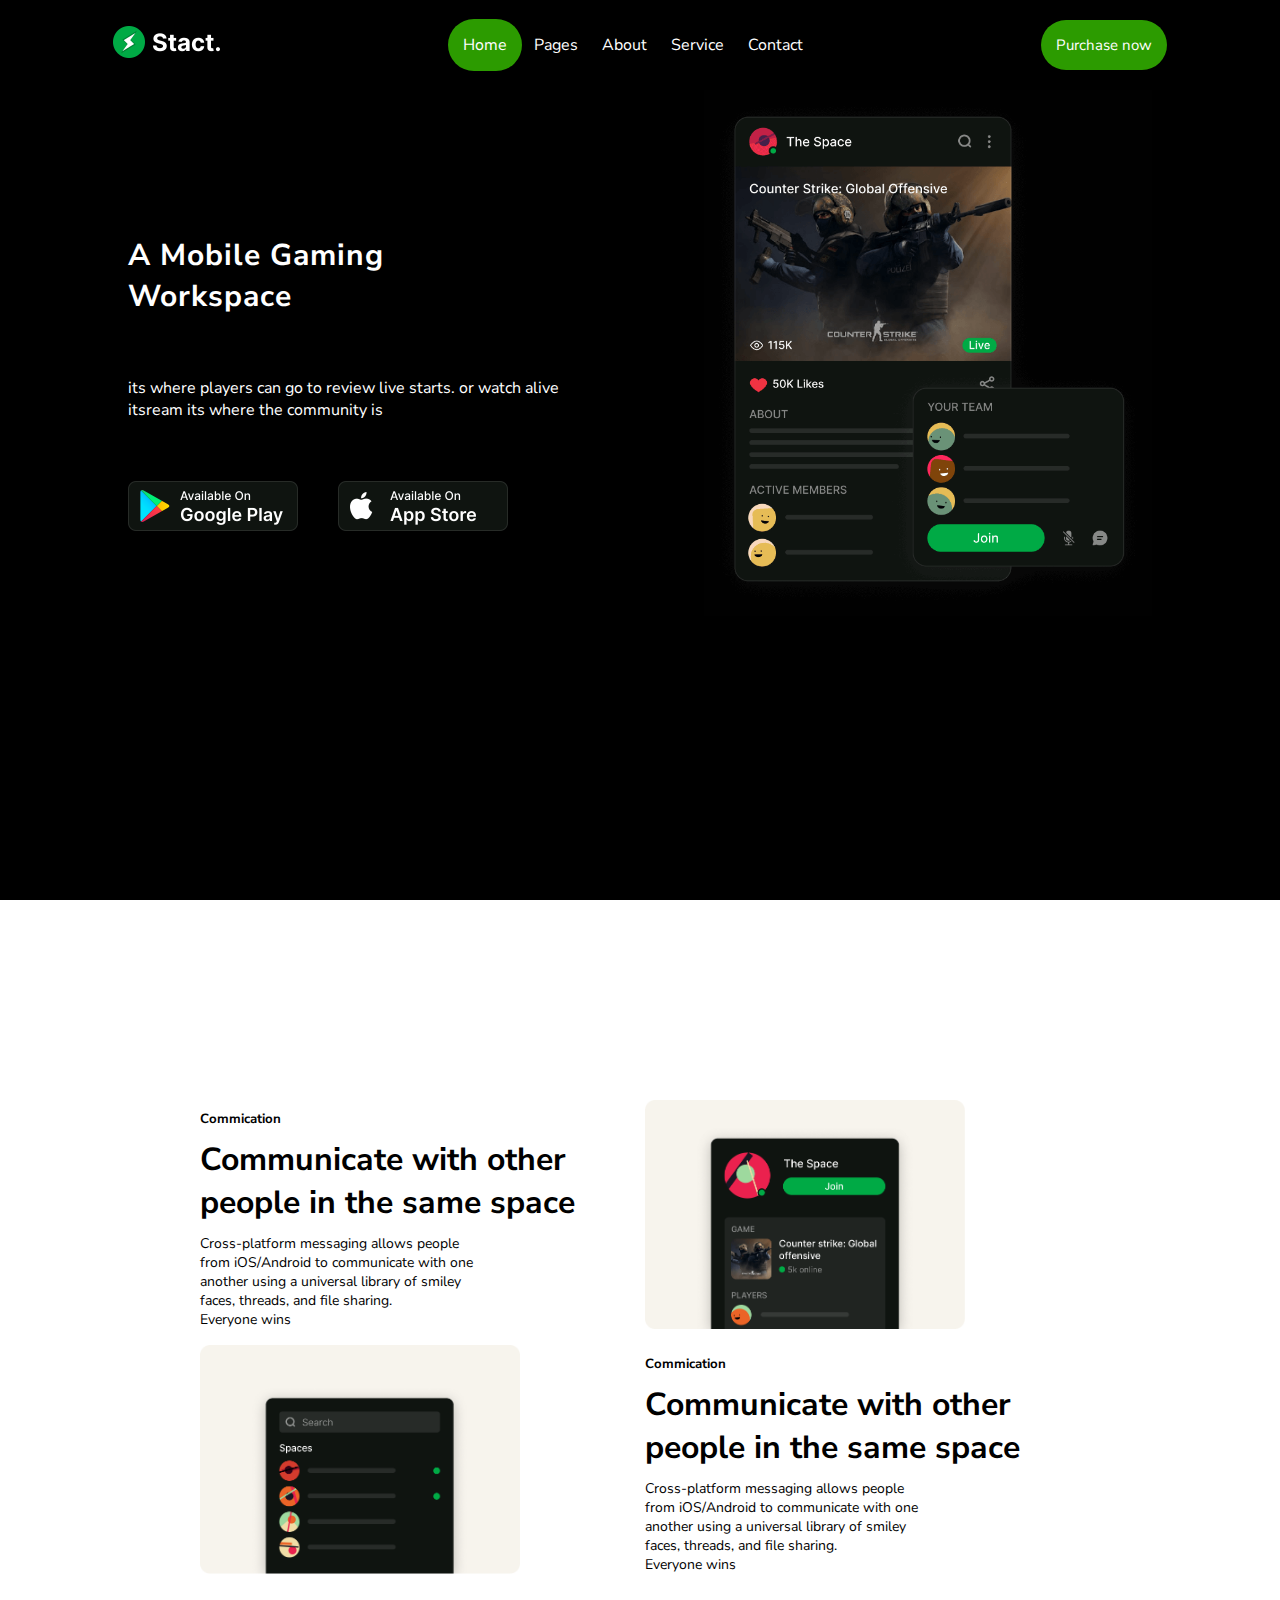
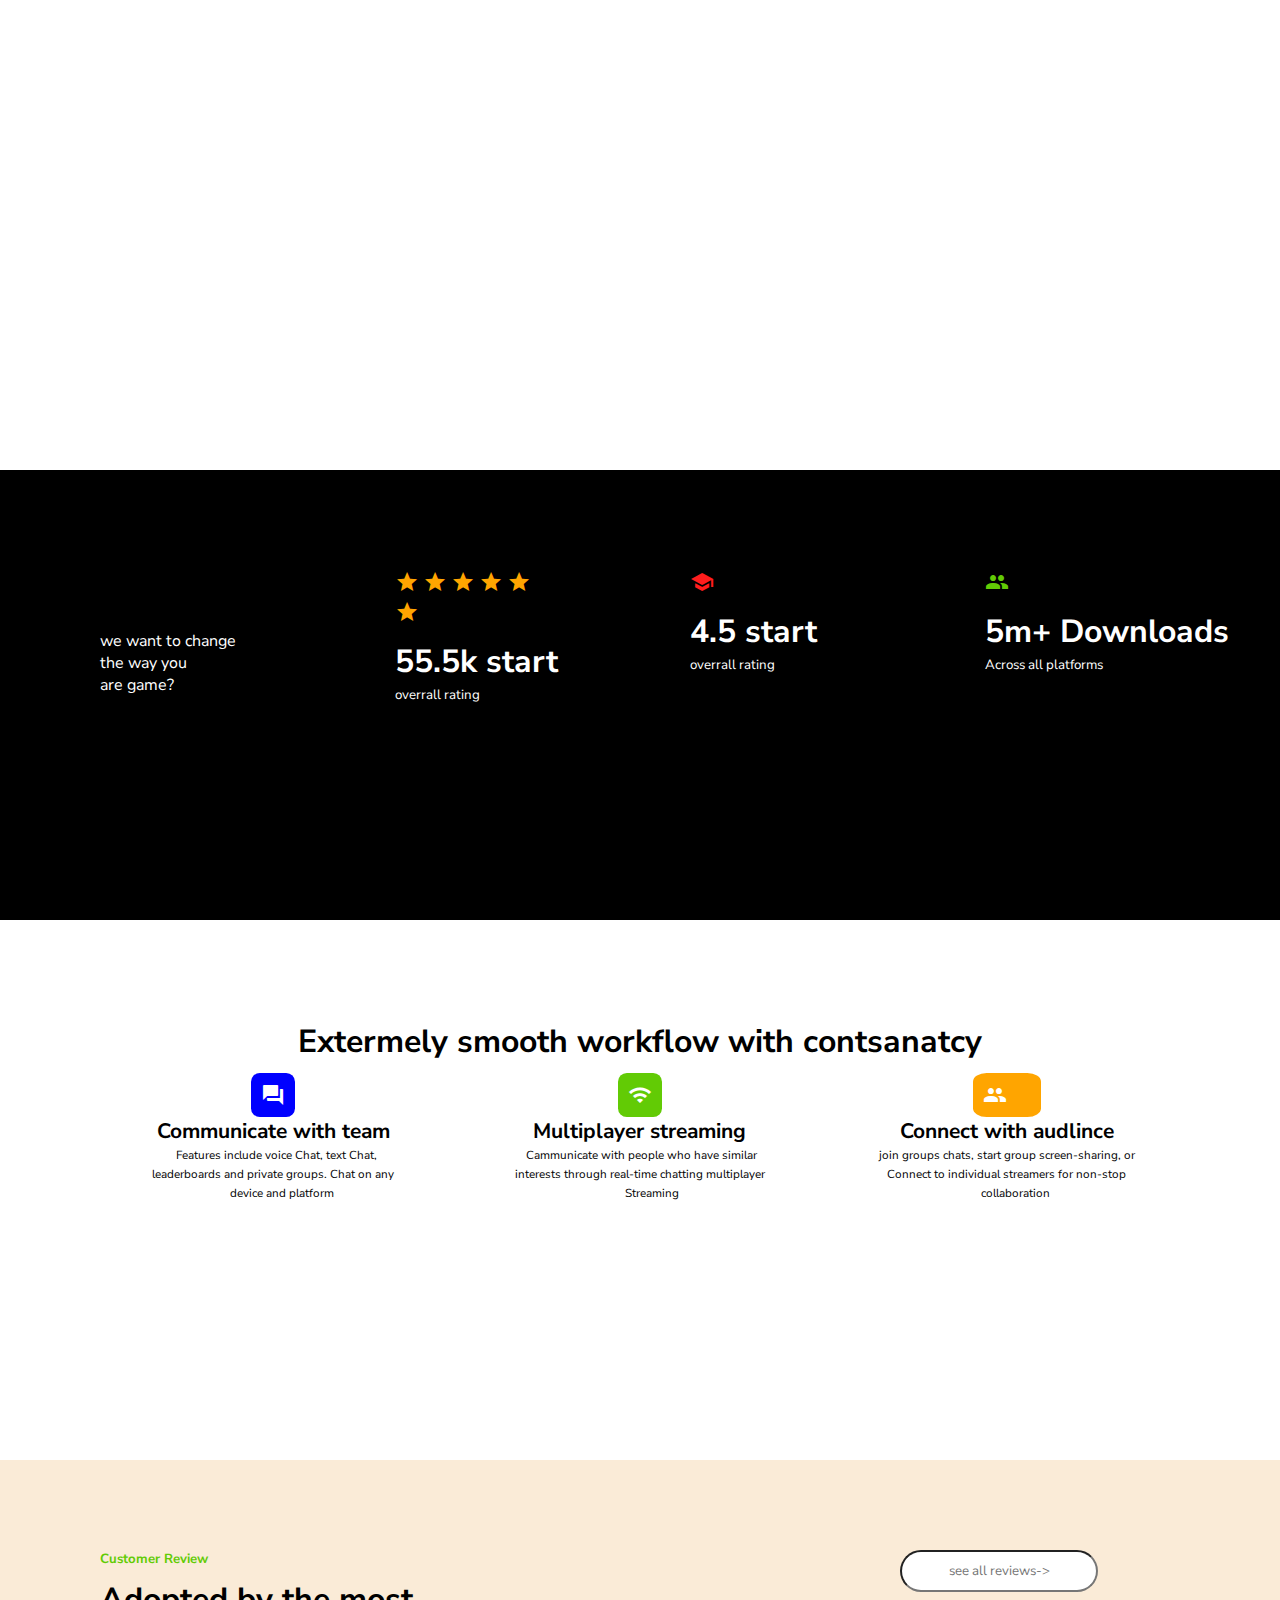
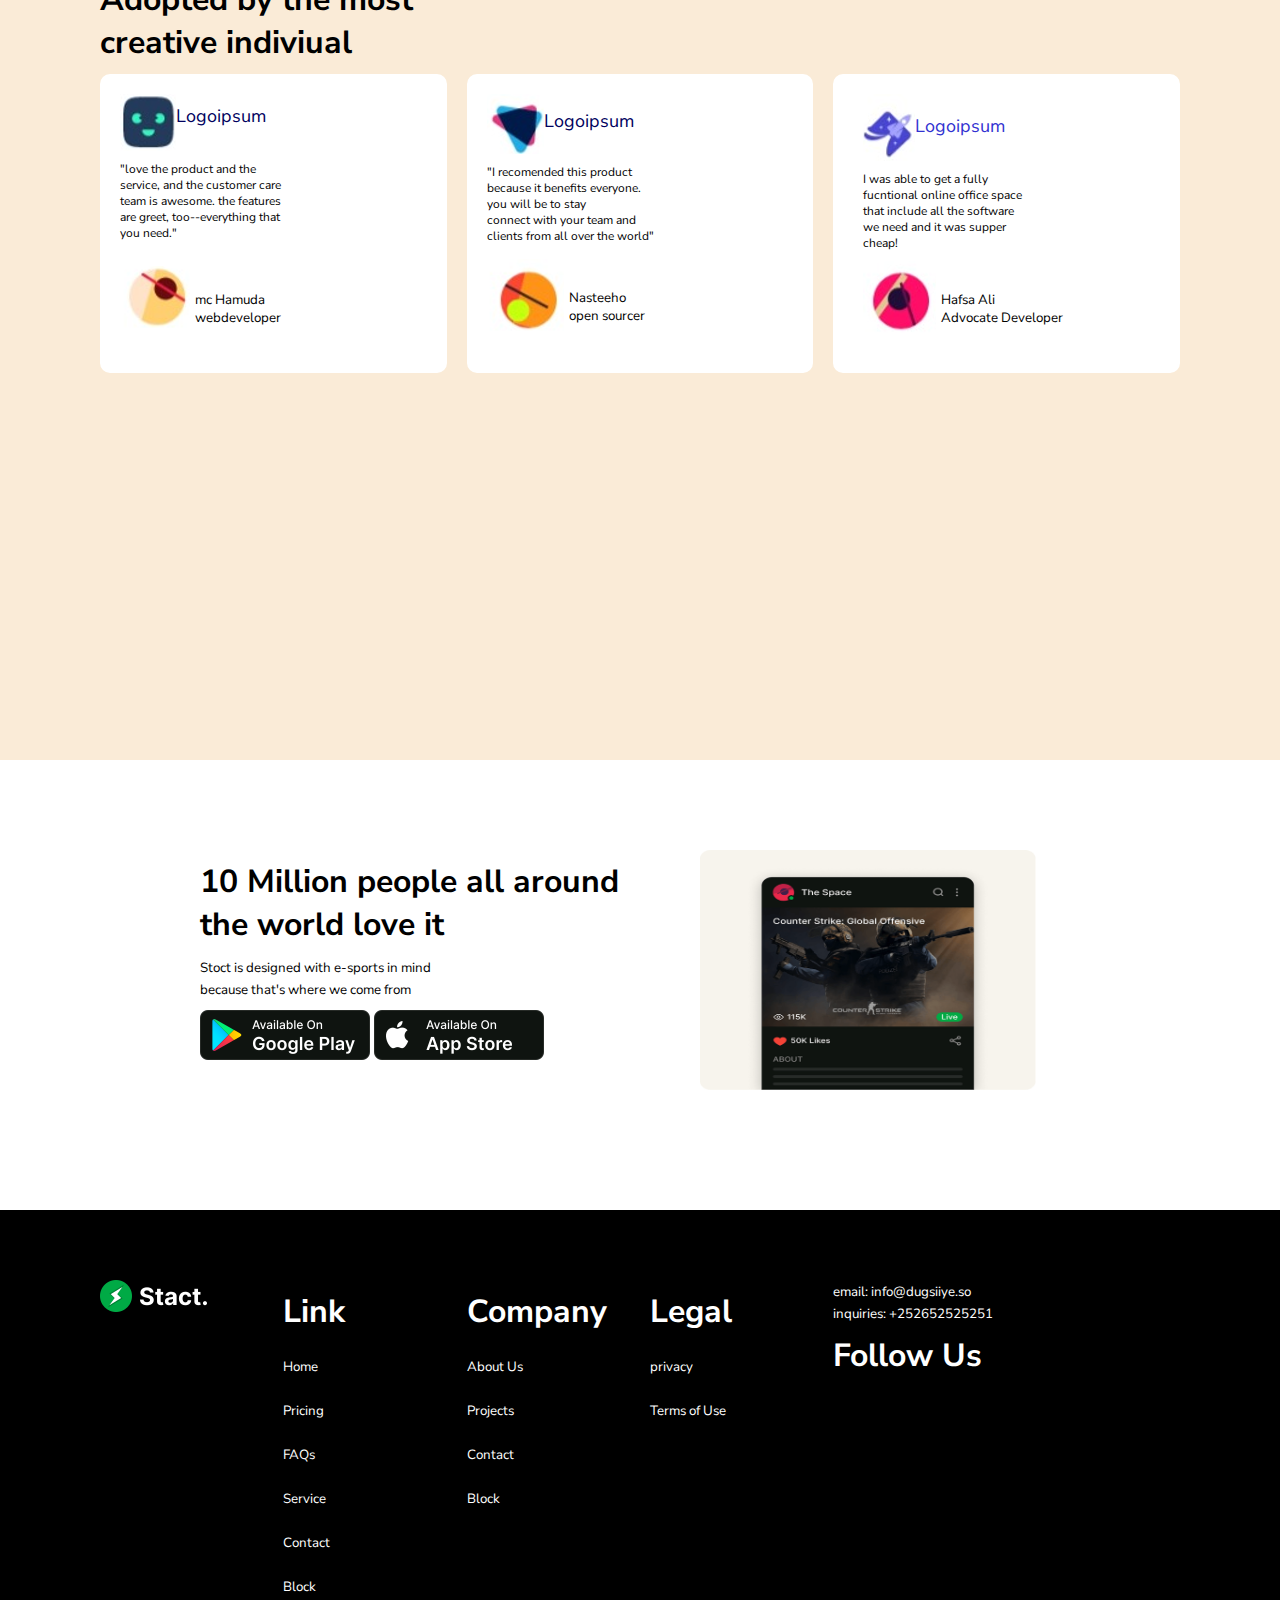
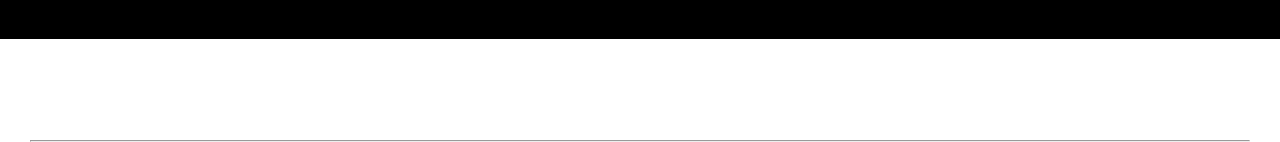
==== index.html @ afde6701 "my first website" ====
<!DOCTYPE html>
<html lang="en">

<head>
    <meta charset="UTF-8">
    <meta name="viewport" content="width=, initial-scale=1.0">
    <title>Web Gaming</title>
    <link href="https://fonts.googleapis.com/icon?family=Material+Icons" rel="stylesheet">

    <link rel="stylesheet" href="./style.css">

</head>

<body>
    <section class="secion1">
        <div class="nav-container">

            <div class="left_part">
                <img src="./image/logo.png" alt="">
            </div>




            <!-- line start -->

            <a href="#" class="toggle-button">
                <span class="bar">

                </span>
                <span class="bar">

                </span>
                <span class="bar">

                </span>
            </a>

            <!-- line end -->






            <div class="center_part">
                <ul>
                    <li><a href="" class="active">Home</a></li>
                    <li><a href="">Pages</a></li>
                    <li><a href="">About</a></li>
                    <li><a href="">Service</a></li>
                    <li><a href="">Contact</a></li>
                </ul>
            </div>

            <div class="right_part">
                <button>Purchase now</button>
            </div>

        </div>
    </section>
    <script src="./javascr.js"></script>
    <!-- section one end.. -->







    <!-- section two start here -->
    <section class="section2">
        <div class="home-container">
            <div class="text-part">
                <h1>
                    A Mobile Gaming <br> Workspace
                </h1>
                <p>
                    its where players can go to review live starts. or watch alive <br> itsream its where the community is
                </p>
                <div class="social-container">
                    <div class="social-part1">
                        <img src="./image/google-play.png" alt="">
                    </div>
                    <div class="social-part2">
                        <img src="./image/app-store.png" alt="">
                    </div>
                </div>
            </div>
            <div class="img-part">
                <img src="./image/homePic.png" alt="">
            </div>
        </div>
    </section>

    <!-- section two end here -->

    <!-- section three  start here -->
    <section class="section3">
        <div class="grid-container">
            <div class="tems tem1">
                <div class="Commication">
                    <h5>Commication</h5>
                    <h1>Communicate with other <br> people in the same space
                    </h1>
                </div>
                <div class="Cross-platform">
                    <p>Cross-platform messaging allows people <br> from iOS/Android to communicate with one <br> another using a universal library of smiley <br> faces, threads, and file sharing. <br> Everyone wins
                    </p>
                </div>
            </div>
            <div class="tems tem2">
                <img src="./image/col-2.png" alt="">
            </div>
            <div class="tems tem3">
                <img src="./image/col-1.png" alt="">
            </div>
            <div class="tems tem4">

                <div class="Commication">
                    <h5>Commication</h5>
                    <h1>Communicate with other <br> people in the same space
                    </h1>
                </div>
                <div class="Cross-platform">
                    <p>Cross-platform messaging allows people <br> from iOS/Android to communicate with one <br> another using a universal library of smiley <br> faces, threads, and file sharing. <br> Everyone wins
                    </p>
                </div>
            </div>





        </div>
    </section>
    <!-- section three  end... here -->
    <!-- section four  start... here -->
    <section class="section4">
        <div class="start-container">
            <div class="temns pageph">
                <p> we want to change <br> the way you <br> are game?</p>
            </div>
            <div class="temns ">
                </span>
                </h5>
                <span class="material-icons fa">
                star
                </span>

                <span class="material-icons fa">
                    star
                    </span>
                <span class="material-icons fa">
                        star
                        </span>
                <span class="material-icons fa">
                            star
                            </span>
                <span class="material-icons fa">
                                star
                                </span><br>
                <span class="material-icons fa">
                                    star
                                    </span>
                <h1>55.5k start</h1>
                <small>overrall rating</small>
            </div>
            <div class="temns ">
                <span class="material-icons f1">
                    school
                    </span>
                <h1>4.5 start</h1>
                <small>overrall rating</small>
            </div>
            <div class="temns nas">
                <span class="material-icons">
                    groups
                    </span>
                <h1>5m+ Downloads</h1>
                <small>Across all platforms</small>
            </div>
        </div>
    </section>
    <!-- section four  end... here -->


    <!-- section fiver  start... here -->

    <section class="section5">
        <h1 class="h5">Extermely smooth workflow with contsanatcy</h1>
        <div class="commi-container">
            <div class="tem1">
                <span class="material-icons  icon1">
                    question_answer
                    </span>
                <h2>Communicate with team</h2>
                <div class="texts-feat">
                    <small> &nbsp; Features include voice Chat, text Chat, <br>
                     leaderboards and private groups. Chat on any <br> &nbsp; &nbsp;
                     &nbsp; device and platform
                    </div>
            </small>
                </div>
                <div class="cons">
                    <span class="material-icons icon2">
                    wifi
                    </span>
                    <h2>Multiplayer streaming</h2>
                    <div class="texts-feat">
                        <small>&nbsp;Cammunicate with people who have similar <br> interests through real-time chatting multiplayer
                 <br> &nbsp; &nbsp; &nbsp; &nbsp; Streaming</small>
                    </div>

                </div>
                <div class="text-con">
                    <span class="material-icons  icon3">
                    groups
                    </span>
                    <h2>Connect with audlince</h2>
                    <div class="texts-feat">
                        <small>join groups chats, start group screen-sharing, or <br>
                     Connect to individual streamers for non-stop<br> &nbsp; &nbsp;
                      &nbsp; collaboration</small>
                    </div>
                </div>
            </div>
    </section>

    <!-- section five  end... here -->
    <!-- sectionm 6 start -->
    <section class="section6">
        <div class="head-container">
            <div class="stress">
                <h5 class="h5">Customer Review</h5>
                <h1>Adopted by the most <br> creative indiviual</h1>
            </div>
            <div class="nput">
                <input type="text" placeholder="see all reviews->">
            </div>
        </div>
        <div class="log-container">

            <div class="logor">
                <div class="image-icon1">
                    <img src="./image/icon1.png" alt="">
                    <small>Logoipsum</small>
                </div>
                <div class="text-p">
                    <p>"love the product and the <br> service, and the customer care <br> team is awesome. the features <br> are greet, too--everything that <br> you need."</p>
                </div>
                <div class="image-icon4">
                    <img src="./image/icon4.png" alt="">
                    <small> mc Hamuda <br> webdeveloper</small>
                </div>
            </div>
            <div class="part2">
                <div class="image-icon2">
                    <img src="./image/icon2.png" alt="">
                    <small>Logoipsum</small>
                </div>
                <div class="text-p">
                    <p>"I recomended this product <br> because it benefits everyone. <br>you will be to stay <br> connect with your team and <br> clients from all over the world"</p>
                </div>
                <div class="image-icon-4">
                    <img src="./image/icon5.png" alt="">
                    <small>Nasteeho <br> open sourcer</small>
                </div>
            </div>
            <div class="part3">
                <div class="image-icon3">
                    <img src="./image/icon3.png" alt="">
                    <small>Logoipsum</small>
                </div>
                <div class="text-p">
                    <p>I was able to get a fully <br> fucntional online office space <br> that include all the software <br> we need and it was supper <br> cheap!</p>
                </div>
                <div class="image-icon6">
                    <img src="./image/icon6.png" alt="">
                    <small>Hafsa Ali <br> Advocate Developer</small>
                </div>
            </div>
        </div>
    </section>

    <!-- section 6 end -->
    <!-- section 7 start -->
    <section class="section7">
        <div class="two-div-container">
            <div class="paragph">
                <div class="h1">
                    <h1>10 Million people all around <br> the world love it</h1>
                </div>
                <div class="pa">
                    <small>Stoct is designed with e-sports in mind <br>because that's where we come from</small>
                </div>
                <div class="icones">
                    <img src="./image/google-play.png" alt="">
                    <img src="./image/app-store.png" alt="">
                </div>
            </div>
            <div class="imges">
                <img src="./image/col-3.png" alt="">
            </div>
        </div>
    </section>
    <!-- section 7 end -->


    <!-- section 8 start here -->
    <section class="section8">
        <div class="footer-container">
            <div class="logo">
                <img src="./image/logo.png" alt="">
            </div>
            <div class="link">
                <h1>Link</h1><br>
                <small>Home</small><br><br>
                <small>Pricing</small><br><br>
                <small>FAQs</small><br><br>
                <small>Service</small><br><br>
                <small>Contact</small><br><br>
                <small>Block</small><br><br>

            </div>
            <div class="company">
                <h1>Company</h1><br>
                <small>About Us</small><br><br>
                <small>Projects</small><br><br>
                <small>Contact</small><br><br>
                <small>Block</small><br><br>
            </div>
            <div class="legal">
                <h1>Legal</h1><br>
                <small>privacy</small><br><br>
                <small>Terms of Use</small>

            </div>

            <div class="email">
                <small>email: info@dugsiiye.so</small>
                <small>inquiries: +252652525251</small>
                <h1>Follow Us</h1>
            </div>
            <small class="copy">Copyright &copy 2021 Dudsiiye inc</small>
        </div>




        <!-- <hr> -->
    </section>

    <!-- section 8 end  here....-->
    <hr style="margin-top: 80px; margin-left: 30px; margin-right: 30px;">


</body>

</html>
---- style.css ----
@import url('https://fonts.googleapis.com/css2?family=Nunito+Sans:opsz@6..12&display=swap');
* {
    margin: 0;
    padding: 0;
    box-sizing: border-box;
    font-family: 'Nunito Sans', sans-serif;
}


/* section one starts */

.nav-container {
    display: flex;
    justify-content: space-around;
    align-items: center;
    background-color: #000;
    padding: 20px 0;
    position: fixed;
    left: 0;
    right: 0;
    top: 0;
    z-index: 1000;
}

.center_part ul {
    display: flex;
}

.center_part ul li {
    list-style: none;
}

.center_part ul li a {
    text-decoration: none;
    color: #fff;
    padding: 0 12px;
}

.right_part button {
    padding: 15px;
    border-radius: 30px;
    background-color: #2c9b00;
    border: none;
    color: #fff;
    font-size: 15px;
}

.center_part .active {
    padding: 15px;
    border-radius: 30px;
    background-color: #2c9b00;
}


/* section one end... */


/* bars start*/

.toggle-button {
    position: absolute;
    top: 1.4rem;
    right: 3rem;
    display: none;
    flex-direction: column;
    justify-content: space-between;
    width: 30px;
    height: 21px;
}

.toggle-button .bar {
    height: 3px;
    width: 100%;
    background-color: #fff;
    border-radius: 10px;
}


/* end  */


/* responsive nav starts */

@media screen and (max-width:600px) {
    .toggle-button {
        display: flex;
    }
    .center_part {
        display: none;
        width: 100%;
        margin-top: 20px;
    }
    .right_part {
        display: none;
    }
    .left_part {
        margin-left: 40px;
    }
    .nav-container {
        flex-direction: column;
        align-items: flex-start;
    }
    .center_part ul {
        flex-direction: column;
        width: 100%;
    }
    .center_part ul li:hover {
        background-color: #4f4a4a;
    }
    .center_part ul li {
        margin-bottom: 20px;
        text-align: center;
    }
    .center_part .active {
        background: none;
        margin-top: 20px;
        padding-left: 10px;
    }
    .center_part.below {
        display: flex;
    }
}


/* responsive navbar end */


/* section one end here */


/* section two start here */

.section2 {
    padding: 75px 10%;
    background-color: #000;
    width: 100%;
    height: 100vh;
}

.home-container {
    display: grid;
    grid-template-columns: repeat(2, 1fr);
    align-items: center;
    /* grid-template-columns: repeat(auto-fit, minmax(27rem, 2fr)); */
    color: #fff;
    gap: 1.5rem;
    position: relative;
}

.img-part img {
    width: 28rem;
}

.text-part h1 {
    font-size: 30px;
    letter-spacing: 1px;
}

.text-part h1,
p,
.social-container {
    margin-top: 60px;
}

.text-part {
    margin-top: 100px;
}

.social-container {
    display: flex;
    gap: 40px;
}

.img-part {
    margin-left: 100px;
}

.img-part {
    position: absolute;
    right: 0;
    margin-top: 100px;
}


/* section two end here */


/* section three  start here */

.section3 {
    width: 100%;
    height: 130vh;
    padding: 200px 200px 0 100px;
}

.grid-container {
    display: grid;
    grid-template-columns: repeat(2, 1fr);
    justify-content: center;
    margin-left: 100px;
    gap: 10px;
    /* background-color: #62cb05; */
}

.grid-container img {
    width: 20em;
}

.Cross-platform {
    margin-top: -50px;
}

.grid-container h5,
h1 {
    margin-top: 10px;
}

.grid-container p {
    color: #000;
    font-size: 14px;
}


/* section three  end... here */


/* section four  start here */

.section4 {
    background-color: #000;
    width: 100%;
    height: 50vh;
    /* margin-top: 100px; */
    padding: 100px 0 0 100px;
}

.start-container {
    display: grid;
    grid-template-columns: repeat(auto-fit, minmax(12rem, 1fr));
}

.start-container h1,
p,
small {
    color: #fff;
}

.temns .fa {
    color: orange
}

.nas {
    color: #62cb05;
}

.f1 {
    color: rgb(255, 29, 29);
}


/* section four  end... here */


/* section five  start... here */

.section5 {
    width: 100%;
    height: 60vh;
    padding: 90px 100px 0 100px;
    /* background-color: #62cb05; */
}

.commi-container {
    display: grid;
    grid-template-columns: repeat(3, 1fr);
    gap: 20px;
    text-align: center;
    font-size: 14px;
    padding-top: 10px;
}

.commi-container small {
    color: black;
}

.section5 .h5 {
    text-align: center;
}

.icon1 {
    background-color: blue;
    padding: 10px;
    border-radius: 20%;
    color: #fff;
}

.icon2 {
    background-color: #62cb05;
    padding: 10px;
    border-radius: 20%;
    color: #fff;
}

.icon3 {
    background-color: orange;
    padding: 10px;
    border-radius: 20%;
    color: #fff;
}


/* section five  end... here */


/* section six  start... here */

.section6 {
    width: 100%;
    height: 100vh;
    padding: 90px 100px 0 100px;
    background-color: antiquewhite;
}

.head-container {
    display: grid;
    grid-template-columns: repeat(2, 1fr);
    /* gap: 20px; */
}

.head-container .nput {
    margin-left: 260px;
}

.head-container .nput input {
    padding: 10px;
    border-radius: 50px;
    text-align: center;
}

.stress .h5 {
    color: #62cb05;
}

.log-container {
    display: grid;
    grid-template-columns: repeat(auto-fit, minmax(30%, 1fr));
    gap: 20px;
    margin-top: 10px;
}

.log-container p {
    color: #000;
}

.logor {
    border: 2px solid none;
    background-color: #fff;
    border-radius: 10px;
    padding: 20px 20px 20px 20px;
}

.logor .image-icon1 {
    display: flex;
}

.image-icon1 small {
    color: rgb(1, 1, 94);
    padding-top: 10px;
    font-size: 18px;
}

.log-container .text-p {
    /* background-color: #62cb05; */
    margin-top: -50px;
    font-size: 12px;
}

.part2 .image-icon2 {
    display: flex;
}

.part2 .image-icon2 small {
    color: rgb(1, 1, 94);
    padding-top: 15px;
    font-size: 18px;
}

.part3 .image-icon3 {
    display: flex;
}

.part3 .image-icon3 small {
    color: rgb(50, 50, 209);
    font-size: 18px;
    padding-top: 20px;
}

.part2 {
    border: 2px solid none;
    background-color: #fff;
    border-radius: 10px;
    padding: 20px 20px 20px 20px;
}

.part3 {
    border: 2px solid none;
    background-color: #fff;
    border-radius: 10px;
    padding: 20px 30px 30px 30px;
}

.logor .image-icon4 {
    display: flex;
    padding-top: 25px;
}

.logor .image-icon4 small {
    color: #000;
    padding-top: 25px;
    padding-left: 5px;
}

.part2 .image-icon-4 {
    display: flex;
    padding-top: 15px;
}

.part2 .image-icon-4 small {
    color: #000;
    padding-top: 30px;
    padding-left: 5px;
}

.part3 .image-icon6 {
    display: flex;
    padding-top: 10px;
}

.part3 .image-icon6 small {
    color: #000;
    padding-top: 30px;
    padding-left: 5px;
}


/* section six  end... here */


/* section 7  start... here */

.section7 {
    width: 100%;
    height: 50vh;
    padding: 90px 100px 0 100px;
}

.two-div-container {
    display: grid;
    grid-template-columns: repeat(auto-fit, minmax(20em, 1fr));
    gap: 20px;
    margin-left: 100px;
}

.two-div-container .paragph .pa small {
    color: #000;
}

.two-div-container .paragph .pa {
    padding-top: 10px;
}

.icones {
    padding-top: 10px;
}

.imges img {
    width: 70%;
}


/* section 7  end... here */


/* section 8  start... here */

.section8 {
    width: 100%;
    height: 50vh;
}

.footer-container {
    display: grid;
    grid-template-columns: repeat(auto-fit, minmax(10em, 1fr));
    gap: 20px;
    background-color: black;
    padding: 70px 100px 20px 100px;
}

.footer-container h1 {
    color: #fff;
}

.copy {
    width: 120%;
    margin-left: 600px;
}


/* hr {
    background-color: #62cb05;
} */


/* section 8  end... here */


/* responvise Nav_container */

.toggle-button {
    position: absolute;
    top: 1.4rem;
    right: 3rem;
    display: none;
    flex-direction: column;
    justify-content: space-between;
    width: 30px;
    height: 21px;
}

.toggle-button .bar {
    height: 3px;
    width: 100%;
    background-color: #fff;
    border-radius: 10px;
}


/* responvise Nav_container */

@media screen and (max-width:600px) {
    .toggle-button {
        display: flex;
    }
    .center_part {
        display: none;
        width: 100%;
        margin-top: 20px;
    }
    .right_part {
        display: none;
    }
    .left_part {
        margin-left: 40px;
    }
    .right_part {
        display: none;
    }
    .left_part {
        margin-left: 40px;
    }
    .Nav_container {
        flex-direction: column;
        align-items: flex-start;
    }
    .center_part ul {
        flex-direction: column;
        width: 100%;
    }
    .center_part ul li:hover {
        background-color: #4f4a4a;
    }
    .center_part ul li {
        margin-bottom: 20px;
        text-align: center;
    }
    .center_part .active {
        background: none;
        margin-top: 20px;
        padding-left: 10px;
    }
    .center_part.below {
        display: flex;
    }
    .center_part ul {
        width: 100%;
        flex-direction: column;
    }
    .img-part {
        display: none;
    }
    .home-container {
        grid-template-columns: repeat(1, 70%);
        justify-content: center;
    }
    .grid-container {
        grid-template-columns: repeat(1, 1fr);
        justify-content: center;
        gap: 20px;
    }
    .section3 {
        height: 200vh;
    }
    .section4 {
        height: 100vh;
    }
    .section5 {
        height: 100vh;
    }
    .commi-container {
        grid-template-columns: repeat(1, 1fr);
        justify-content: center;
        gap: 20px;
    }
    .section6 {
        height: 220vh;
    }
    .log-container {
        grid-template-columns: repeat(1, 1fr);
        justify-content: center;
        gap: 20px;
    }
    .section7 {
        height: 100vh;
    }
    .section8 {
        height: 200vh;
    }
    .footer-container {
        grid-template-columns: repeat(1, 1fr);
        justify-content: center;
        gap: 20px;
    }
}
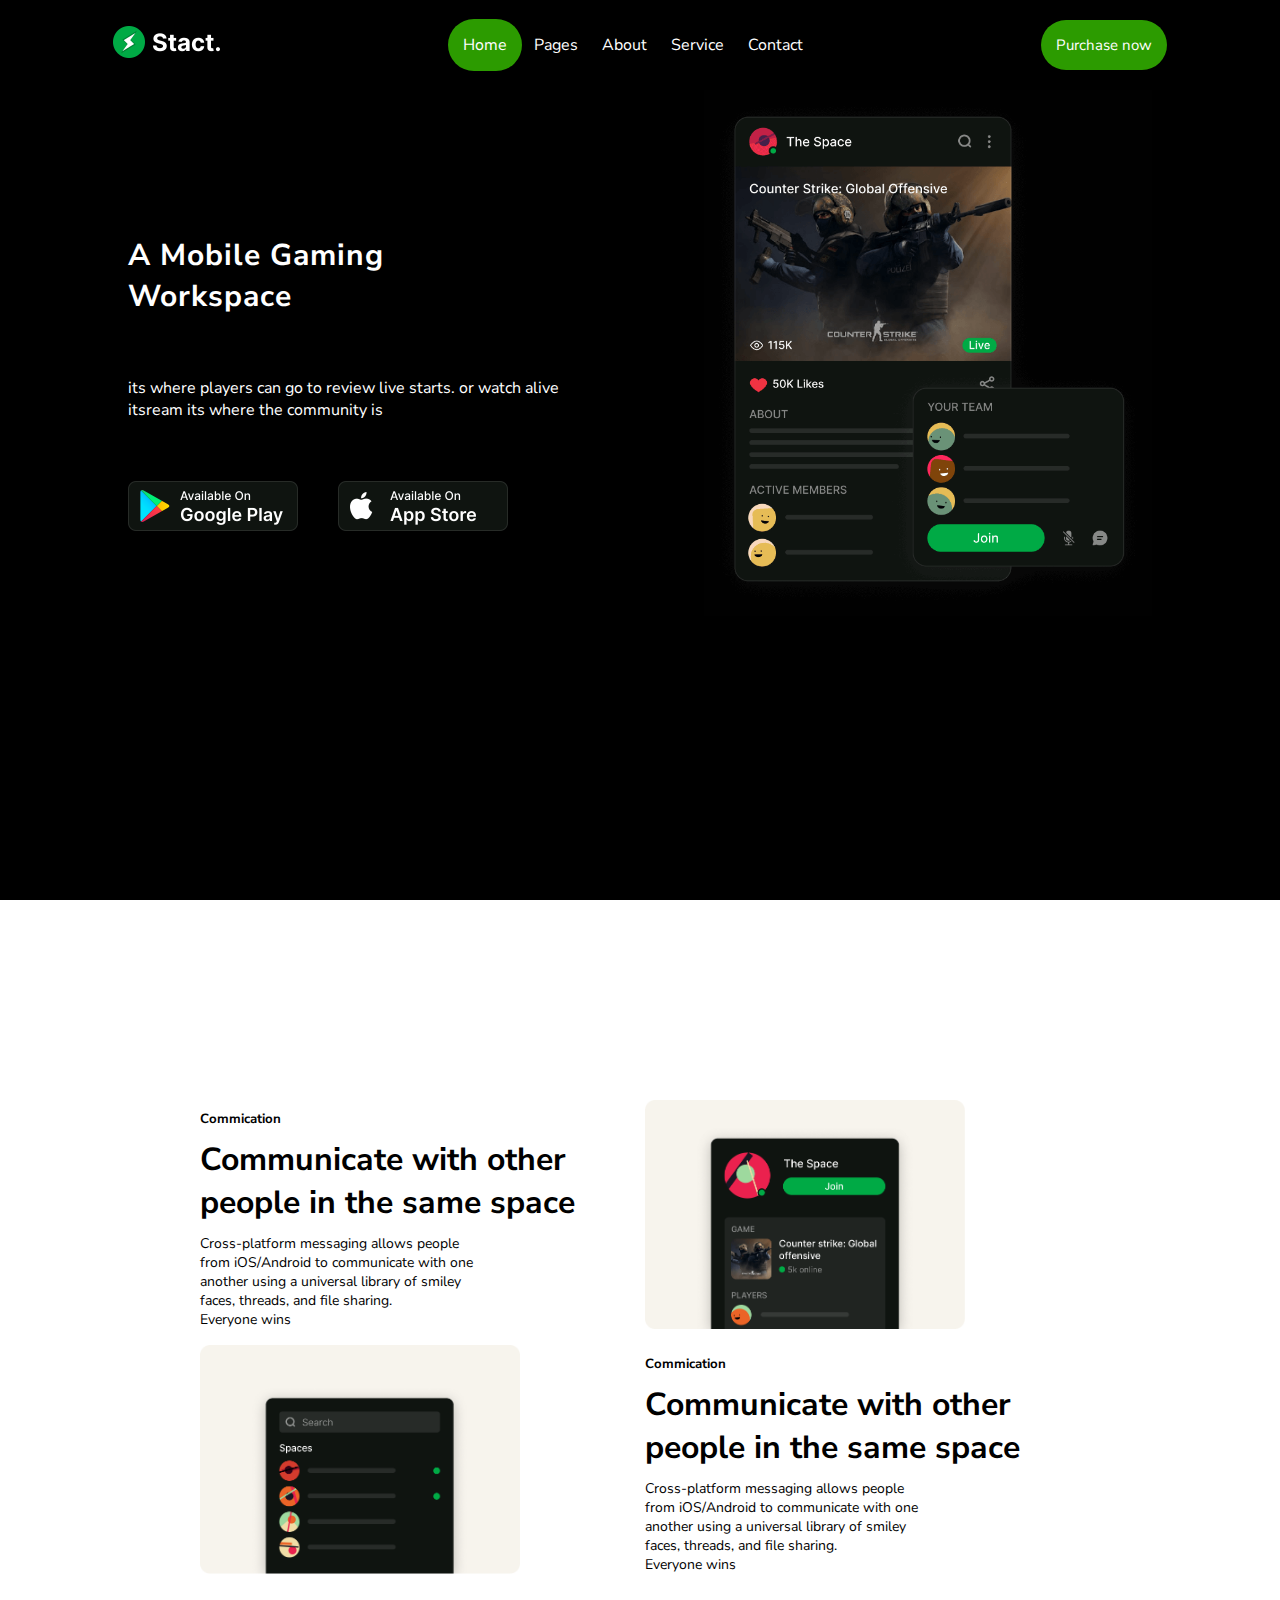
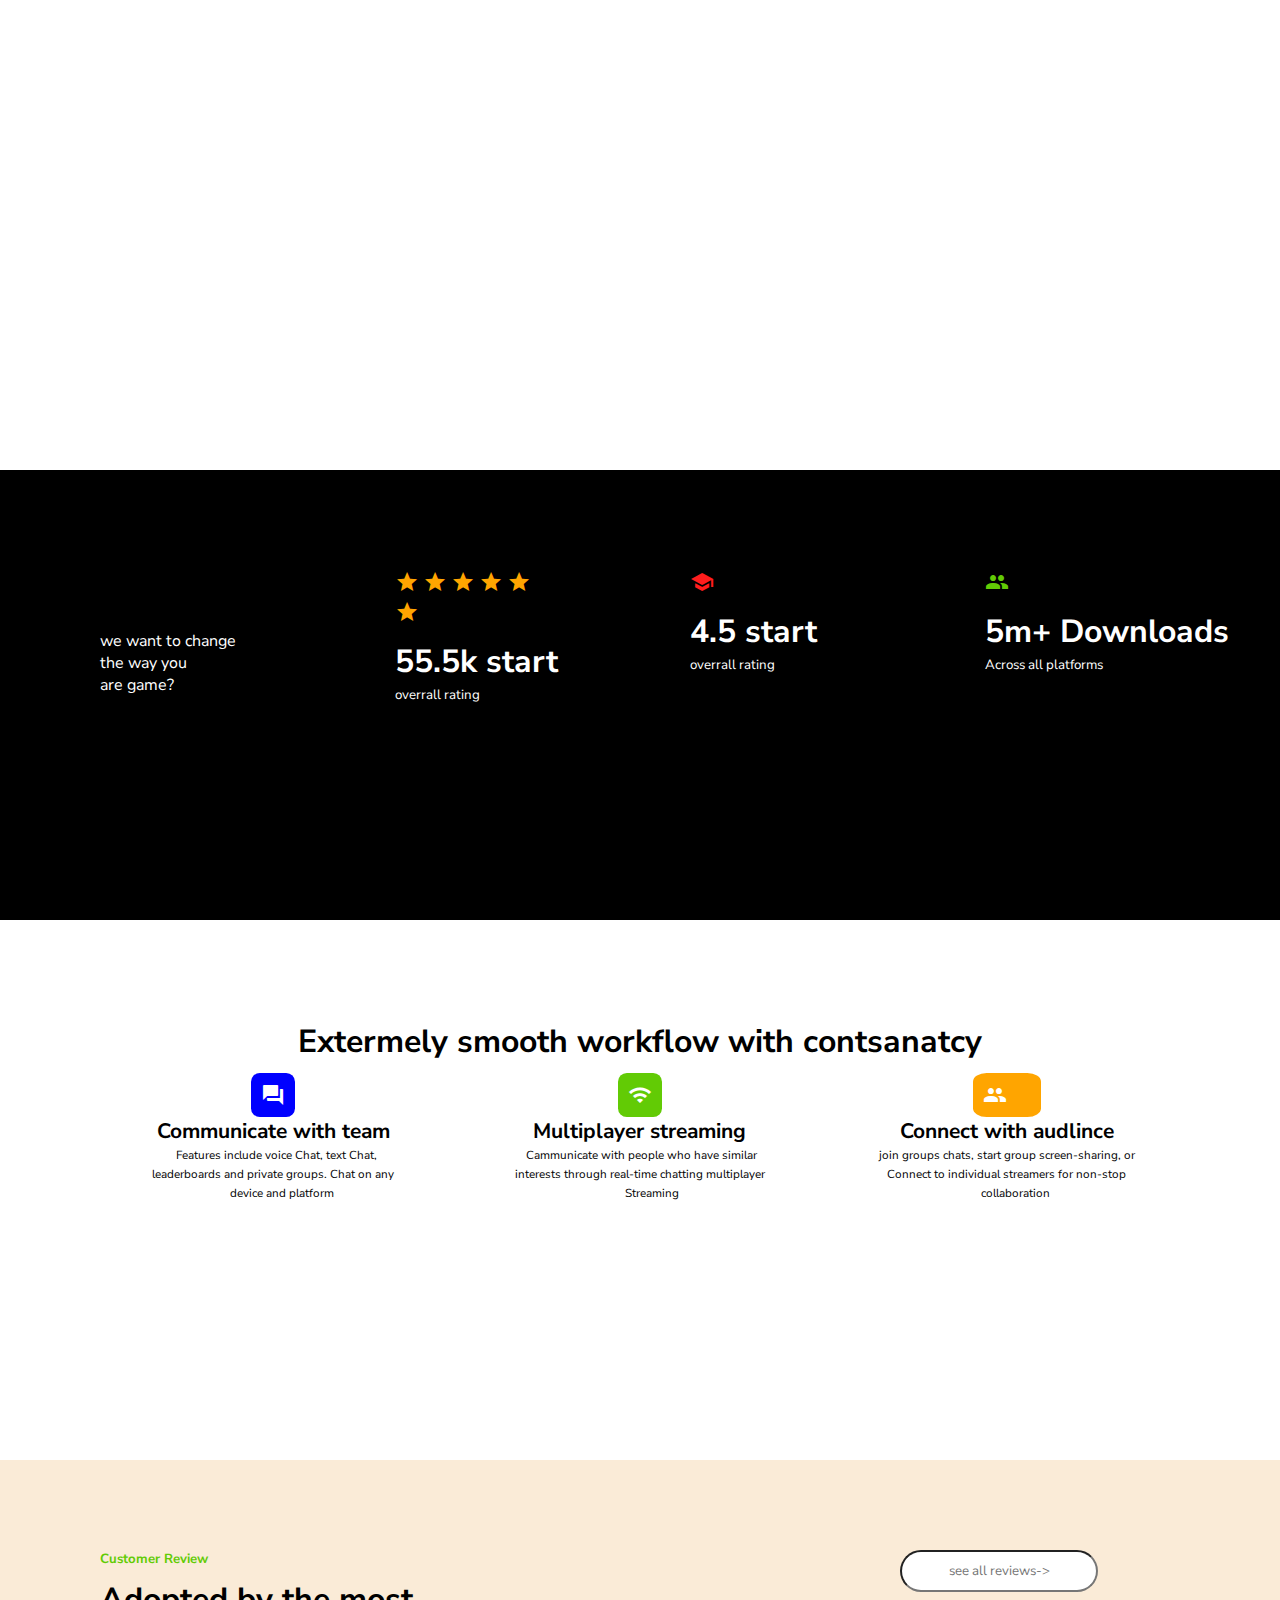
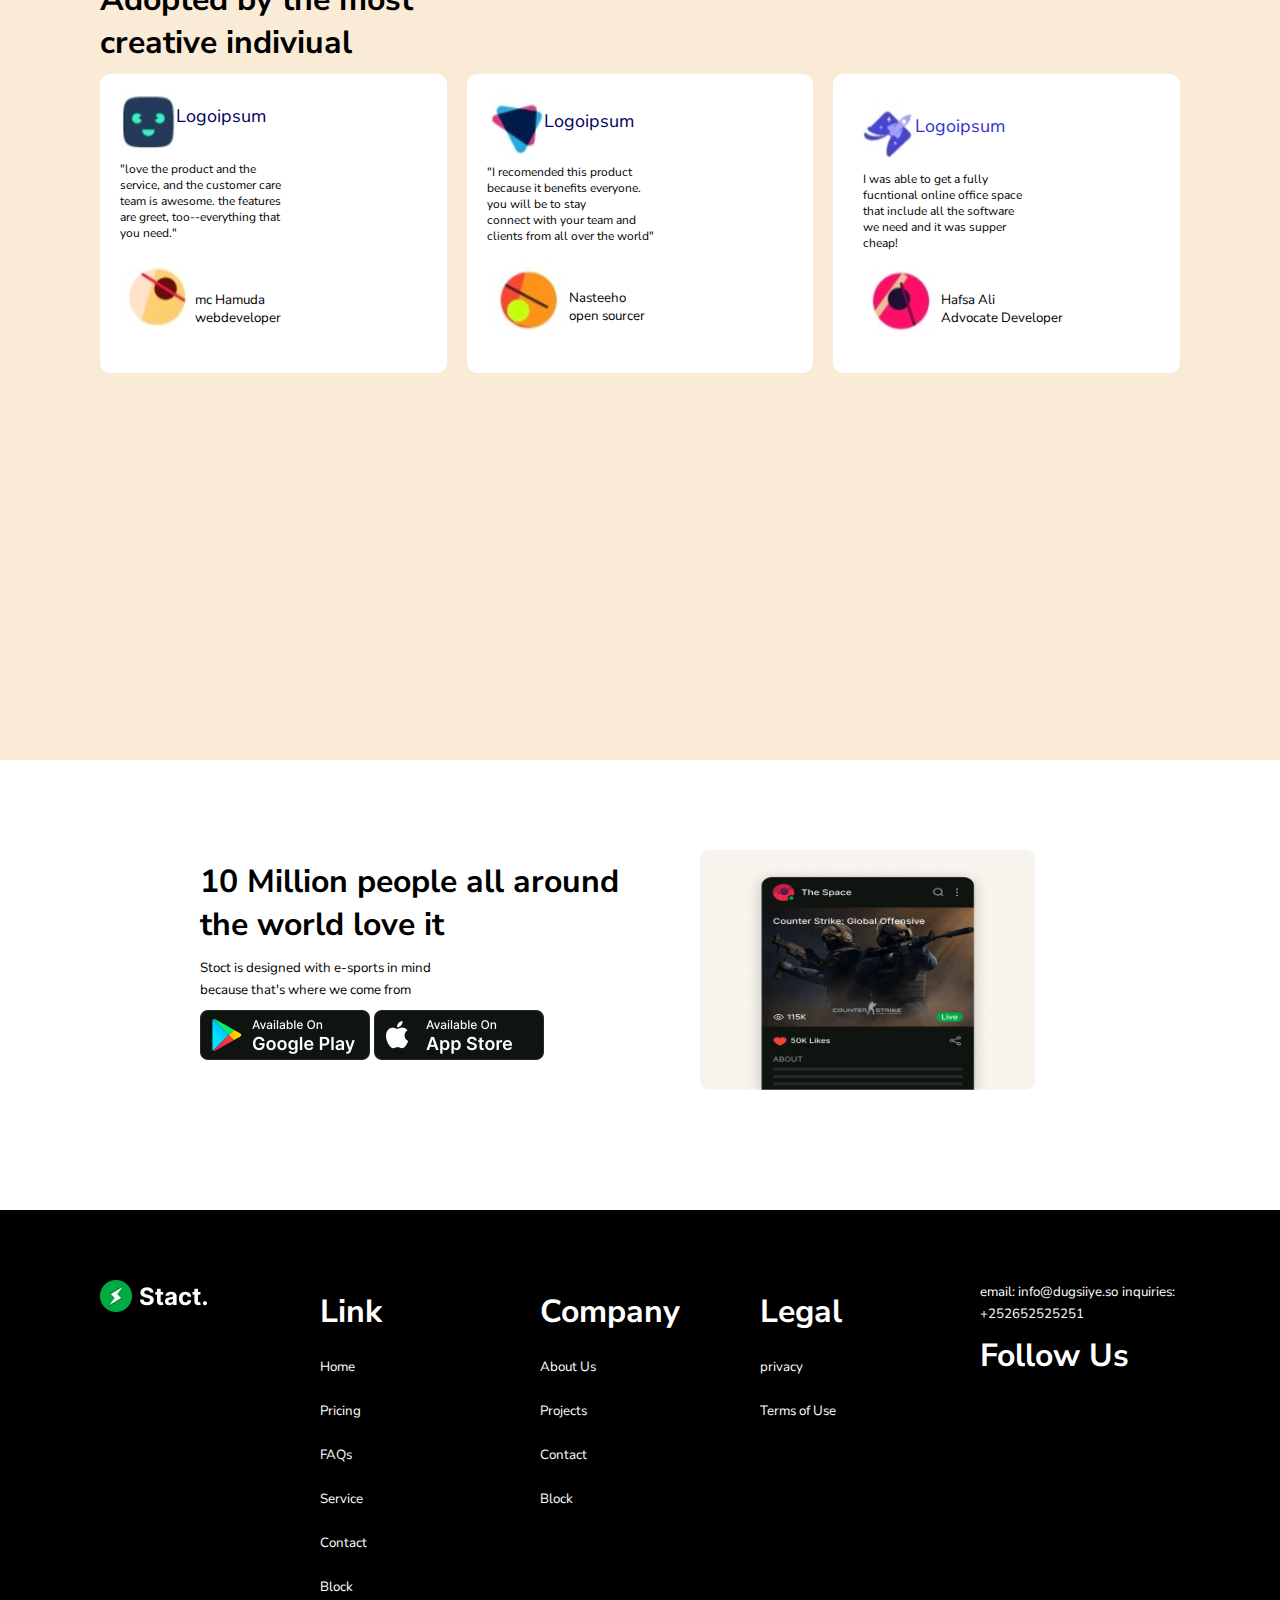
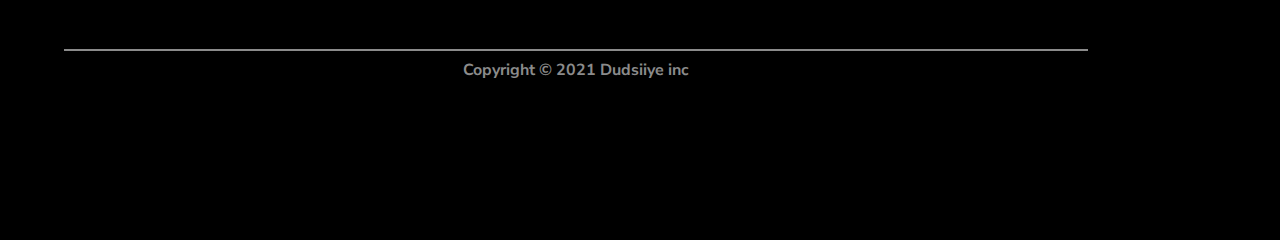
==== commit 781313b3: "First my website" ====
--- a/index.html
+++ b/index.html
@@ -342,17 +342,22 @@
                 <small>inquiries: +252652525251</small>
                 <h1>Follow Us</h1>
             </div>
-            <small class="copy">Copyright &copy 2021 Dudsiiye inc</small>
-        </div>
-
-
-
-
+
+        </div>
+
+
+
+        <div class="main_line">
+            <div class="line">
+                <h1>Copyright &copy 2021 Dudsiiye inc</h1>
+            </div>
+        </div>
         <!-- <hr> -->
+
     </section>
 
     <!-- section 8 end  here....-->
-    <hr style="margin-top: 80px; margin-left: 30px; margin-right: 30px;">
+
 
 
 </body>
--- a/style.css
+++ b/style.css
@@ -76,55 +76,7 @@
 }
 
 
-/* end  */
-
-
-/* responsive nav starts */
-
-@media screen and (max-width:600px) {
-    .toggle-button {
-        display: flex;
-    }
-    .center_part {
-        display: none;
-        width: 100%;
-        margin-top: 20px;
-    }
-    .right_part {
-        display: none;
-    }
-    .left_part {
-        margin-left: 40px;
-    }
-    .nav-container {
-        flex-direction: column;
-        align-items: flex-start;
-    }
-    .center_part ul {
-        flex-direction: column;
-        width: 100%;
-    }
-    .center_part ul li:hover {
-        background-color: #4f4a4a;
-    }
-    .center_part ul li {
-        margin-bottom: 20px;
-        text-align: center;
-    }
-    .center_part .active {
-        background: none;
-        margin-top: 20px;
-        padding-left: 10px;
-    }
-    .center_part.below {
-        display: flex;
-    }
-}
-
-
-/* responsive navbar end */
-
-
+/* end  *
 /* section one end here */
 
 
@@ -485,14 +437,14 @@
 
 .section8 {
     width: 100%;
-    height: 50vh;
+    height: 70vh;
+    background-color: black;
 }
 
 .footer-container {
     display: grid;
-    grid-template-columns: repeat(auto-fit, minmax(10em, 1fr));
+    grid-template-columns: repeat(5, 1fr);
     gap: 20px;
-    background-color: black;
     padding: 70px 100px 20px 100px;
 }
 
@@ -500,9 +452,19 @@
     color: #fff;
 }
 
-.copy {
-    width: 120%;
-    margin-left: 600px;
+.main_line {
+    width: 80%;
+    height: 0.1rem;
+    background-color: rgb(139, 139, 139);
+    justify-content: center;
+    margin-left: 4rem;
+}
+
+.line h1 {
+    color: rgb(139, 139, 139);
+    text-align: center;
+    font-size: 16px;
+    padding-top: 10px;
 }
 
 
@@ -598,7 +560,7 @@
         gap: 20px;
     }
     .section3 {
-        height: 200vh;
+        height: 100%;
     }
     .section4 {
         height: 100vh;
@@ -609,25 +571,37 @@
     .commi-container {
         grid-template-columns: repeat(1, 1fr);
         justify-content: center;
+        text-align: center;
         gap: 20px;
     }
     .section6 {
-        height: 220vh;
+        height: 140vh;
     }
     .log-container {
         grid-template-columns: repeat(1, 1fr);
         justify-content: center;
+        text-align: center;
         gap: 20px;
     }
+    .head-container {
+        display: block;
+    }
     .section7 {
-        height: 100vh;
+        height: 80vh;
+    }
+    .two-div-container {
+        grid-template-columns: repeat(1, 1fr);
+        justify-content: center;
+        text-align: center;
+        gap: 20px;
     }
     .section8 {
-        height: 200vh;
+        height: 130vh;
     }
     .footer-container {
         grid-template-columns: repeat(1, 1fr);
         justify-content: center;
+        text-align: center;
         gap: 20px;
     }
 }